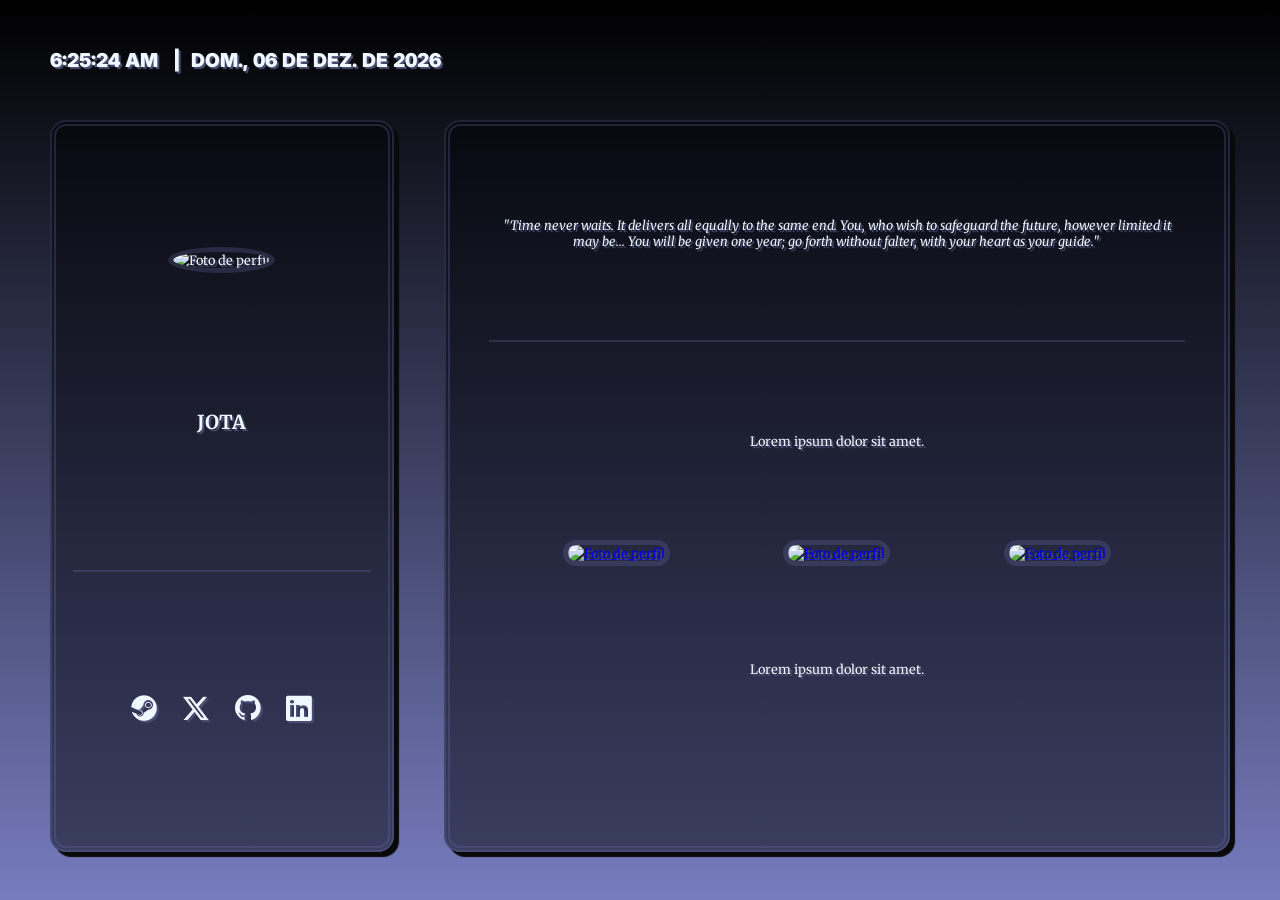
==== index.html @ 5a3a87ad "Renamed files, added body opacity  animations and parallax effect on images." ====
<!DOCTYPE html>
<html lang="en">
<head>
    <meta charset="UTF-8">
    <meta name="viewport" content="width=device-width, initial-scale=1.0">
    <title>Jota</title>
    <link rel="stylesheet" href="style.css">
</head>
<body>
    <header id="relogio">CLOCK</header>
    <div class="content">
        <div class="aux-box" onmouseover="changeColorOver(this), overHoverScale(this)" onmouseout="changeColorOut(this), outHoverScale(this)">
        <div class="profile-img" data-tilt>
            <img width="auto" height="auto" src="https://avatar-cyan.vercel.app/api/pfp/186260748756844544/image.png" alt="Foto de perfil">
        </div>
        <h2 >JOTA</h2>
        <div class="divider"></div>
        <div class="icon-box">
            <a href="#"><i class="bi bi-steam"></i></a>
            <a href="#"><i class="bi bi-twitter-x"></i></a>
            <a href="https://github.com/Jootav" target="_blank" rel="noopener noreferrer"><i class="bi bi-github"></i></a>
            <a href="#"><i class="bi bi-linkedin"></i></a>
        </div>
    </div>
    <div class="main-box" onmouseover="changeColorOver(this), overHoverScale(this)" onmouseout="changeColorOut(this), outHoverScale(this)">
        <p class="text-box-quote">"Time never waits. It delivers all equally to the same end. You, who wish to safeguard the future, however limited it may be... You will be given one year; go forth without falter, with your heart as your guide."</p>
        <div class="divider"></div>
        <div class="text-box">
            <p>Lorem ipsum dolor sit amet.</p>
        </div>
        <div class="img-carrossel">
            <div data-tilt><a href="#"><img width="auto" height="auto" src="https://avatar-cyan.vercel.app/api/pfp/186260748756844544/image.png" alt="Foto de perfil"></a></div>
            <div data-tilt><a href="#"><img width="auto" height="auto" src="https://avatar-cyan.vercel.app/api/pfp/186260748756844544/image.png" alt="Foto de perfil"></a></div>
            <div data-tilt><a href="#"><img width="auto" height="auto" src="https://avatar-cyan.vercel.app/api/pfp/186260748756844544/image.png" alt="Foto de perfil"></a></div>
        </div>
        <div class="text-box">
            <p>Lorem ipsum dolor sit amet.</p>
        </div>
        <div>
            
        </div>
    </div>
    </div>
    <script src="script.js"></script>
    <script type="text/javascript" src="vanilla-tilt.js"></script>
    <script src="https://cdn.jsdelivr.net/npm/bootstrap@5.3.8/dist/js/bootstrap.bundle.min.js" integrity="sha384-FKyoEForCGlyvwx9Hj09JcYn3nv7wiPVlz7YYwJrWVcXK/BmnVDxM+D2scQbITxI" crossorigin="anonymous"></script>
</body>
</html>
---- style.css ----
@import url('https://fonts.googleapis.com/css2?family=Merriweather:ital,opsz,wght@0,18..144,300..900;1,18..144,300..900&display=swap');
@import url('https://fonts.googleapis.com/css2?family=Inter:ital,opsz,wght@0,14..32,100..900;1,14..32,100..900&display=swap');
@import url("https://cdn.jsdelivr.net/npm/bootstrap-icons@1.13.1/font/bootstrap-icons.min.css");
@import url(./animacoes.css);

:root {
    --primary-bg-color: #767cbe;
    --secondary-bg-color: #000000;
    --box-bg-color: #0004087c;
    
    --border-color: #767cbe3a;
    --boxshadow-color: #090909;
    --text-color: aliceblue;
    --textshadow-color: #4b4f74;

    --primary-color: #767cbe;
}

body {
    margin: 0;
    min-height: 100vh;
    background: linear-gradient(var(--secondary-bg-color), var(--primary-bg-color));

    display: flex;
    flex-direction: column;
    justify-content: space-evenly;

    font-family: 'Merriweather', serif;
}

#relogio{
    color: aliceblue;
    margin-left: 50px;
    text-transform: uppercase;

    font-size: 1.5vw;
    font-family: "Inter", sans-serif;
    font-weight: 900;
    font-variant-numeric: tabular-nums;
    text-shadow: 2px 2px 1px var(--textshadow-color);

    animation: 2s opacity 2s ease backwards;
}

.divider {
    border-top: solid 2px var(--border-color);
    width: 90%;
}

.content{
    display: flex;
    align-items: center;
}

/*CONTAINERS*/

.aux-box {
    display: flex;
    justify-content: space-evenly;
    align-items: center;
    flex-direction: column;
    margin-right: 25px;
    margin-left: 50px;

    font-size: 1vw;
    color:var(--text-color);
    text-shadow: 2px 2px 1px var(--textshadow-color);

    background-color: var(--box-bg-color);
    width: 30%;
    height: 80vh;

    border: double 6px var(--border-color);
    border-radius: 1rem;
    transition: background-color 0.5s ease, scale 0.5s ease;
    box-shadow: 5px 5px 1px var(--boxshadow-color);

    animation: 3s ascend 1s ease backwards, 4s opacity 1s ease backwards;
}

.main-box {
    display: flex;
    justify-content: space-evenly;
    align-items: center;
    flex-direction: column;
    margin-right: 50px;
    margin-left: 25px;

    font-size: 1vw;
    color: var(--text-color);
    text-shadow: 2px 2px 1px var(--textshadow-color);

    background-color: var(--box-bg-color);
    width: 70%;
    height: 80vh;

    border: double 6px var(--border-color);
    border-radius: 1rem;
    transition: background-color 0.5s ease, scale 0.5s ease;
    box-shadow: 5px 5px 1px var(--boxshadow-color);

    animation: 3s ascend 1.5s ease backwards, 4s opacity 1.5s ease backwards;
}

.profile-img {
    max-width: 60%;
    height: auto;

    border: solid 5px var(--border-color);
    border-radius: 50%;
    overflow: hidden;
    
    transition: scale 0.5s ease;
}

.profile-img img{
    width: 100%;
    height: 100%;
    object-fit: cover;
    object-position: center;
}

.img-carrossel {
    display: flex;
    justify-content: space-evenly;
    align-items: center;
    flex-direction: row;
    width: 100%;
}

.img-carrossel img {
    width: 15vw;
    object-fit: cover;
    object-position: center;
    
    border: solid 5px var(--border-color);
    border-radius: 1rem;
    overflow: hidden;

    transition: scale 0.5s ease;
}

/*CLASSES RELACIONADAS A TEXTO*/

.text-box-quote{
    user-select: none;
    font-style: italic;
    text-align: center;

    margin-left: 50px;
    margin-right: 50px;
}

.text-box {
    user-select: none;
    text-align: center;
    width: 70%;
}

.icon-box {
    display: flex;
    flex-direction: row;
    align-items: center;
    justify-content: space-evenly;

    width: 70%;
}

.icon-box a{
    font-size: 2em;
    color: var(--text-color);
    position: relative;

    text-shadow: 2px 2px 1px var(--textshadow-color);

    transition: transform 0.5s ease;
}
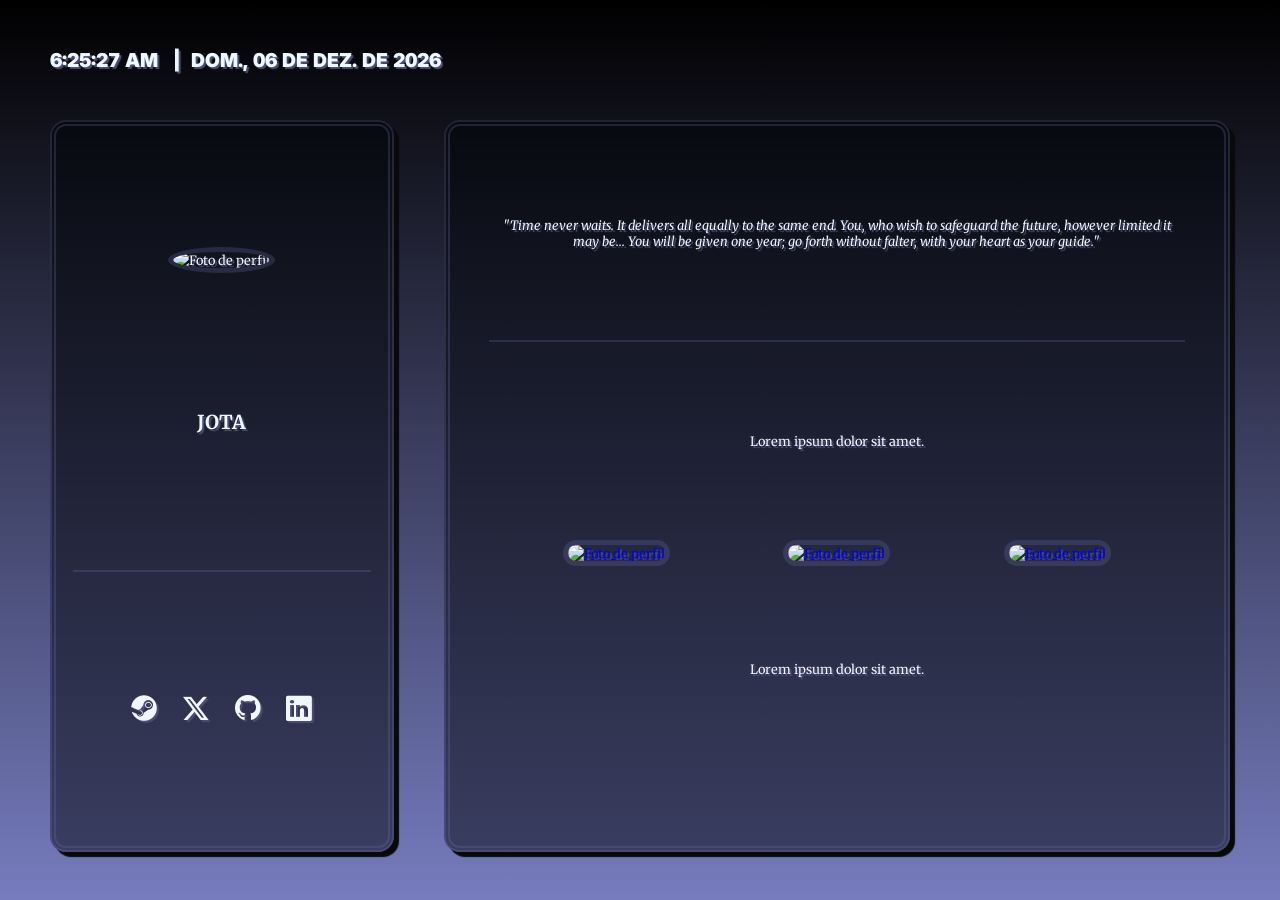
==== commit ce87b9b8: "Minor fixes." ====
--- a/index.html
+++ b/index.html
@@ -16,10 +16,10 @@
         <h2 >JOTA</h2>
         <div class="divider"></div>
         <div class="icon-box">
-            <a href="#"><i class="bi bi-steam"></i></a>
-            <a href="#"><i class="bi bi-twitter-x"></i></a>
-            <a href="https://github.com/Jootav" target="_blank" rel="noopener noreferrer"><i class="bi bi-github"></i></a>
-            <a href="#"><i class="bi bi-linkedin"></i></a>
+            <a href="https://steamcommunity.com/id/niightm/" target="_blank"><i class="bi bi-steam"></i></a>
+            <a href="https://x.com/MarqssJ" target="_blank"><i class="bi bi-twitter-x"></i></a>
+            <a href="https://github.com/Jootav" target="_blank"><i class="bi bi-github"></i></a>
+            <a href="https://www.linkedin.com/in/joao-victor-bm/" target="_blank"><i class="bi bi-linkedin"></i></a>
         </div>
     </div>
     <div class="main-box" onmouseover="changeColorOver(this), overHoverScale(this)" onmouseout="changeColorOut(this), outHoverScale(this)">
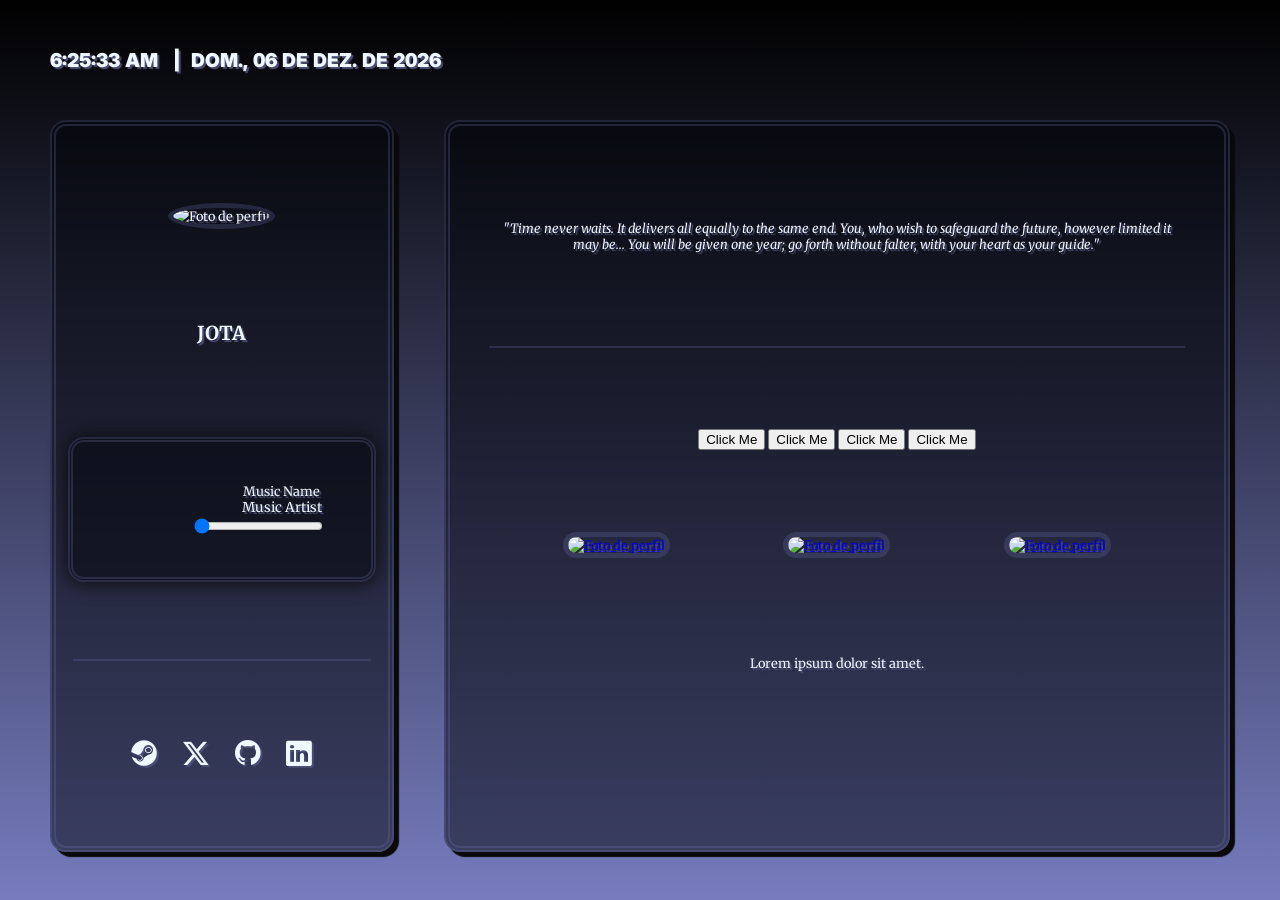
==== commit d64bea5c: "Music player prototype." ====
--- a/index.html
+++ b/index.html
@@ -13,7 +13,17 @@
         <div class="profile-img" data-tilt>
             <img width="auto" height="auto" src="https://avatar-cyan.vercel.app/api/pfp/186260748756844544/image.png" alt="Foto de perfil">
         </div>
-        <h2 >JOTA</h2>
+        <h2>JOTA</h2>
+        <div class="custom-player">
+            <div class="disk"></div>
+            <div class="music-information">
+                <p class="music-name">Music Name</p>
+                <p class="music-artist">Music Artist</p>
+                <div class="song-slider">
+                    <input type="range" value="0" class="seek-bar">
+                </div>
+            </div>
+        </div>
         <div class="divider"></div>
         <div class="icon-box">
             <a href="https://steamcommunity.com/id/niightm/" target="_blank"><i class="bi bi-steam"></i></a>
@@ -25,8 +35,11 @@
     <div class="main-box" onmouseover="changeColorOver(this), overHoverScale(this)" onmouseout="changeColorOut(this), outHoverScale(this)">
         <p class="text-box-quote">"Time never waits. It delivers all equally to the same end. You, who wish to safeguard the future, however limited it may be... You will be given one year; go forth without falter, with your heart as your guide."</p>
         <div class="divider"></div>
-        <div class="text-box">
-            <p>Lorem ipsum dolor sit amet.</p>
+        <div class="button-box">
+            <button>Click Me</button>
+            <button>Click Me</button>
+            <button>Click Me</button>
+            <button>Click Me</button>
         </div>
         <div class="img-carrossel">
             <div data-tilt><a href="#"><img width="auto" height="auto" src="https://avatar-cyan.vercel.app/api/pfp/186260748756844544/image.png" alt="Foto de perfil"></a></div>
--- a/style.css
+++ b/style.css
@@ -2,6 +2,7 @@
 @import url('https://fonts.googleapis.com/css2?family=Inter:ital,opsz,wght@0,14..32,100..900;1,14..32,100..900&display=swap');
 @import url("https://cdn.jsdelivr.net/npm/bootstrap-icons@1.13.1/font/bootstrap-icons.min.css");
 @import url(./animacoes.css);
+@import url(./music-player.css);
 
 :root {
     --primary-bg-color: #767cbe;
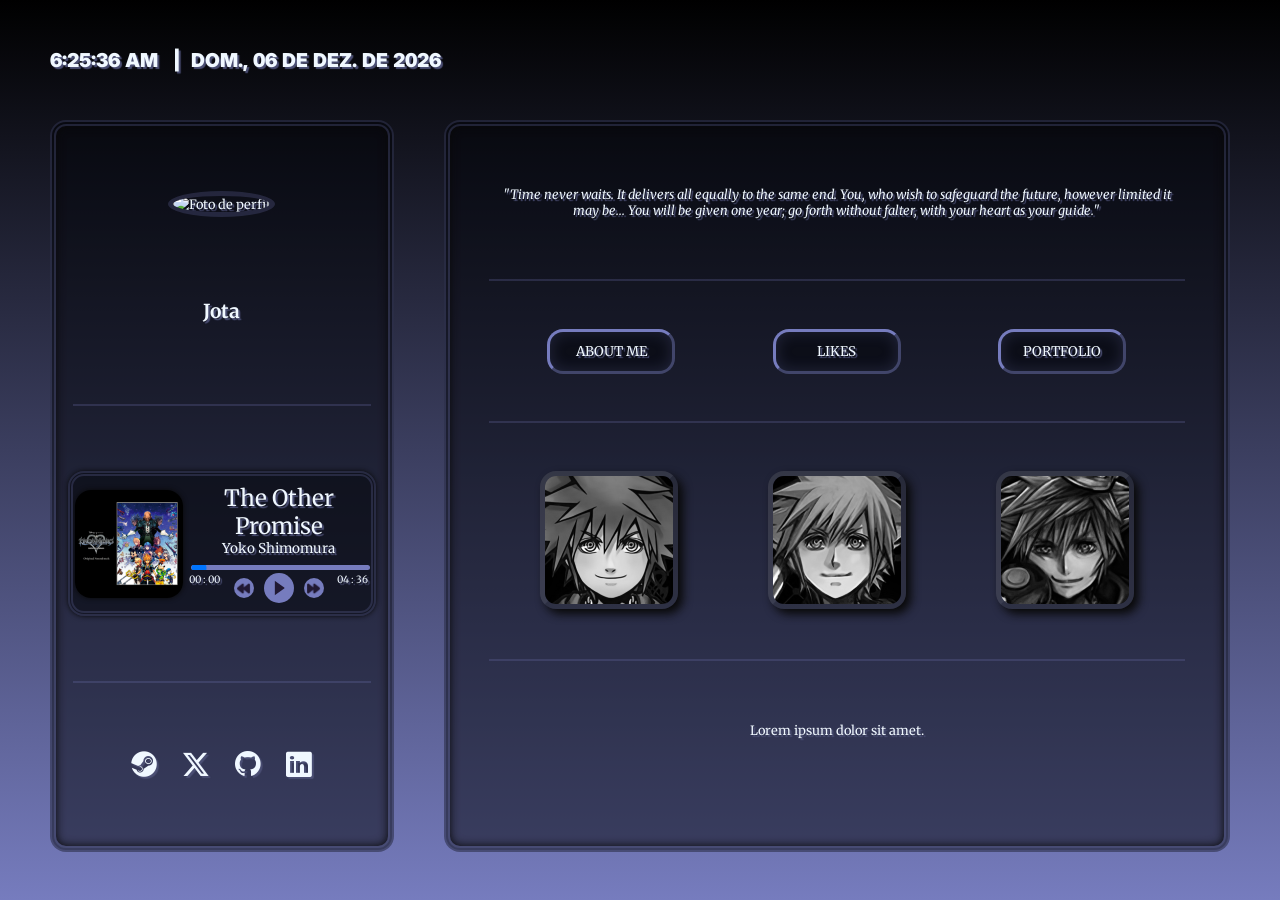
==== commit 7c9d5e62: "Music player and added more visual tweaks." ====
--- a/index.html
+++ b/index.html
@@ -4,7 +4,8 @@
     <meta charset="UTF-8">
     <meta name="viewport" content="width=device-width, initial-scale=1.0">
     <title>Jota</title>
-    <link rel="stylesheet" href="style.css">
+    <link rel="stylesheet" href="style/style.css">
+    <link rel="icon" type="image/x-icon" href="images/crown.png">
 </head>
 <body>
     <header id="relogio">CLOCK</header>
@@ -13,7 +14,8 @@
         <div class="profile-img" data-tilt>
             <img width="auto" height="auto" src="https://avatar-cyan.vercel.app/api/pfp/186260748756844544/image.png" alt="Foto de perfil">
         </div>
-        <h2>JOTA</h2>
+        <h2>Jota</h2>
+        <div class="divider"></div>
         <div class="custom-player">
             <div class="disk"></div>
             <div class="music-information">
@@ -21,7 +23,18 @@
                 <p class="music-artist">Music Artist</p>
                 <div class="song-slider">
                     <input type="range" value="0" class="seek-bar">
+                    <span class="current-time">00:00</span>
+                    <span class="song-duration">00:00</span>
                 </div>
+                <div class="controls">
+                    <button class="btn backward-btn"><img src="images/previous-button.png" alt="" width="15px" height="15px"></button>
+                    <button class="play-btn pause">
+                        <span></span>
+                        <span></span>
+                    </button>
+                    <button class="btn forward-btn"><img src="images/next-button.png" alt="" width="15px" height="15px"></button>
+                </div>
+                <audio src="./The Other Promise_spotdown.org.mp3" id="audio"></audio>
             </div>
         </div>
         <div class="divider"></div>
@@ -36,16 +49,17 @@
         <p class="text-box-quote">"Time never waits. It delivers all equally to the same end. You, who wish to safeguard the future, however limited it may be... You will be given one year; go forth without falter, with your heart as your guide."</p>
         <div class="divider"></div>
         <div class="button-box">
-            <button>Click Me</button>
-            <button>Click Me</button>
-            <button>Click Me</button>
-            <button>Click Me</button>
+            <button>ABOUT ME</button>
+            <button>LIKES</button>
+            <button>PORTFOLIO</button>
         </div>
+        <div class="divider"></div>
         <div class="img-carrossel">
-            <div data-tilt><a href="#"><img width="auto" height="auto" src="https://avatar-cyan.vercel.app/api/pfp/186260748756844544/image.png" alt="Foto de perfil"></a></div>
-            <div data-tilt><a href="#"><img width="auto" height="auto" src="https://avatar-cyan.vercel.app/api/pfp/186260748756844544/image.png" alt="Foto de perfil"></a></div>
-            <div data-tilt><a href="#"><img width="auto" height="auto" src="https://avatar-cyan.vercel.app/api/pfp/186260748756844544/image.png" alt="Foto de perfil"></a></div>
+            <div data-tilt><a href="#"><img width="auto" height="auto" src="./images/gallery/sora1.png" alt="Foto de perfil"></a></div>
+            <div data-tilt><a href="#"><img width="auto" height="auto" src="./images/gallery/sora2.png" alt="Foto de perfil"></a></div>
+            <div data-tilt><a href="#"><img width="auto" height="auto" src="./images/gallery/sora3.png" alt="Foto de perfil"></a></div>
         </div>
+        <div class="divider"></div>
         <div class="text-box">
             <p>Lorem ipsum dolor sit amet.</p>
         </div>
@@ -54,8 +68,9 @@
         </div>
     </div>
     </div>
-    <script src="script.js"></script>
-    <script type="text/javascript" src="vanilla-tilt.js"></script>
+    <script src="./scripts/script.js"></script>
+    <script src="./scripts/music-player.js"></script>
+    <script type="text/javascript" src="./scripts/vanilla-tilt.js"></script>
     <script src="https://cdn.jsdelivr.net/npm/bootstrap@5.3.8/dist/js/bootstrap.bundle.min.js" integrity="sha384-FKyoEForCGlyvwx9Hj09JcYn3nv7wiPVlz7YYwJrWVcXK/BmnVDxM+D2scQbITxI" crossorigin="anonymous"></script>
 </body>
 </html>
--- a/style/style.css
+++ b/style/style.css
@@ -0,0 +1,219 @@
+@import url('https://fonts.googleapis.com/css2?family=Merriweather:ital,opsz,wght@0,18..144,300..900;1,18..144,300..900&display=swap');
+@import url('https://fonts.googleapis.com/css2?family=Inter:ital,opsz,wght@0,14..32,100..900;1,14..32,100..900&display=swap');
+@import url("https://cdn.jsdelivr.net/npm/bootstrap-icons@1.13.1/font/bootstrap-icons.min.css");
+@import url(./animacoes.css);
+@import url(./music-player.css);
+
+:root {
+    --primary-bg-color: #767cbe;
+    --secondary-bg-color: #000000;
+    --box-bg-color: #0004087c;
+    --box-bghover-color: #000408c1;
+    
+    --border-color: #767cbe3a;
+    --boxshadow-color: #090909;
+    --text-color: aliceblue;
+    --textshadow-color: #4b4f74;
+
+    --primary-color: #767cbe;
+    --secondary-color: #211933;
+}
+
+body {
+    margin: 0;
+    min-height: 100vh;
+    background: linear-gradient(var(--secondary-bg-color), var(--primary-bg-color));
+
+    display: flex;
+    flex-direction: column;
+    justify-content: space-evenly;
+
+    font-family: 'Merriweather', serif;
+    user-select: none;
+}
+
+#relogio{
+    color: aliceblue;
+    margin-left: 50px;
+    text-transform: uppercase;
+
+    font-size: 1.5vw;
+    font-family: "Inter", sans-serif;
+    font-weight: 900;
+    font-variant-numeric: tabular-nums;
+    text-shadow: 2px 2px 1px var(--textshadow-color);
+
+    animation: 2s opacity 2s ease backwards;
+}
+
+.divider {
+    border-top: solid 2px var(--border-color);
+    width: 90%;
+}
+
+.content{
+    display: flex;
+    align-items: center;
+}
+
+/*CONTAINERS*/
+
+.aux-box {
+    display: flex;
+    justify-content: space-evenly;
+    align-items: center;
+    flex-direction: column;
+    margin-right: 25px;
+    margin-left: 50px;
+
+    font-size: 1vw;
+    color:var(--text-color);
+    text-shadow: 2px 2px 1px var(--textshadow-color);
+
+    background-color: var(--box-bg-color);
+    width: 30%;
+    height: 80vh;
+
+    border: double 6px var(--border-color);
+    border-radius: 1rem;
+    transition: background-color 0.5s ease, scale 0.5s ease;
+    box-shadow: 5px 5px 1px var(--boxshadow-color);
+    box-shadow: inset 0px 0px 10px var(--boxshadow-color);
+
+    animation: 3s ascend 1s ease backwards, 4s opacity 1s ease backwards;
+}
+
+.main-box {
+    display: flex;
+    justify-content: space-evenly;
+    align-items: center;
+    flex-direction: column;
+    margin-right: 50px;
+    margin-left: 25px;
+
+    font-size: 1vw;
+    color: var(--text-color);
+    text-shadow: 2px 2px 1px var(--textshadow-color);
+
+    background-color: var(--box-bg-color);
+    width: 70%;
+    height: 80vh;
+
+    border: double 6px var(--border-color);
+    border-radius: 1rem;
+    transition: background-color 0.5s ease, scale 0.5s ease;
+    box-shadow: 5px 5px 1px var(--boxshadow-color);
+    box-shadow: inset 0px 0px 10px var(--boxshadow-color);
+
+    animation: 3s ascend 1.5s ease backwards, 4s opacity 1.5s ease backwards;
+}
+
+.profile-img {
+    max-width: 60%;
+    height: auto;
+
+    border: solid 5px var(--border-color);
+    border-radius: 50%;
+    overflow: hidden;
+    
+    transition: scale 0.5s ease;
+}
+
+.profile-img img{
+    width: 100%;
+    height: 100%;
+    object-fit: cover;
+    object-position: center;
+}
+
+.img-carrossel {
+    display: flex;
+    justify-content: space-evenly;
+    align-items: center;
+    flex-direction: row;
+    width: 100%;
+}
+
+.img-carrossel img {
+    width: 10vw;
+    object-fit: cover;
+    object-position: center;
+    
+    border: outset 5px var(--border-color);
+    border-radius: 1rem;
+    box-shadow: 5px 5px 10px var(--boxshadow-color);
+    overflow: hidden;
+
+    transition: scale 0.5s ease, filter 0.5s ease-in-out;
+    filter: grayscale(100%);
+}
+
+.img-carrossel img:hover {
+    filter: grayscale(0%);
+}
+
+.button-box {
+    display: flex;
+    justify-content: space-evenly;
+    align-items: center;
+    flex-direction: row;
+    width: 100%;
+}
+
+.button-box button {
+    width: 10vw;
+    height: 5vh;
+
+    font-family: 'Merriweather', serif;
+
+    background-color: var(--box-bg-color);
+    color: var(--text-color);
+    box-shadow: inset 0px 0px 15px var(--border-color);
+    text-shadow: 2px 2px 1px var(--textshadow-color);
+
+    border: outset 3px var(--primary-color);
+    border-radius: 1rem;
+
+    transition: background-color 0.5s ease, scale 0.5s ease;
+}
+
+.button-box button:hover {
+    background-color: var(--box-bghover-color);
+    scale: 1.1;
+    cursor: pointer;
+}
+
+/*CLASSES RELACIONADAS A TEXTO*/
+
+.text-box-quote{
+    font-style: italic;
+    text-align: center;
+
+    margin-left: 50px;
+    margin-right: 50px;
+}
+
+.text-box {
+    user-select: none;
+    text-align: center;
+    width: 70%;
+}
+
+.icon-box {
+    display: flex;
+    flex-direction: row;
+    align-items: center;
+    justify-content: space-evenly;
+
+    width: 70%;
+}
+
+.icon-box a{
+    font-size: 2em;
+    color: var(--text-color);
+    position: relative;
+
+    text-shadow: 2px 2px 1px var(--textshadow-color);
+
+    transition: transform 0.5s ease;
+}
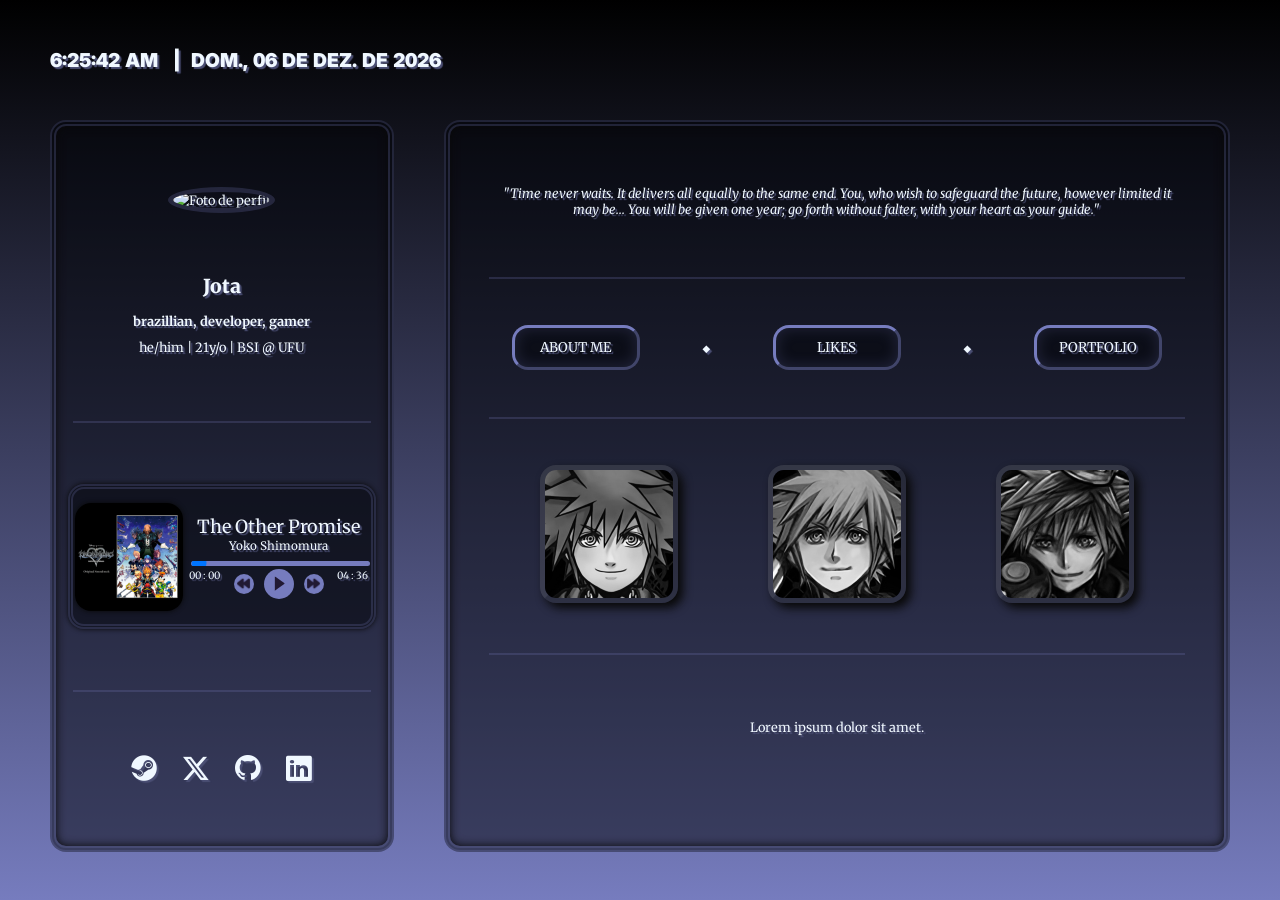
==== commit aaf89e4b: "Enhance profile section with additional information and styling." ====
--- a/index.html
+++ b/index.html
@@ -14,7 +14,11 @@
         <div class="profile-img" data-tilt>
             <img width="auto" height="auto" src="https://avatar-cyan.vercel.app/api/pfp/186260748756844544/image.png" alt="Foto de perfil">
         </div>
-        <h2>Jota</h2>
+        <div class="info">
+            <span class="title">Jota</span>
+            <span class="text-box"><b>brazillian, developer, gamer</b></span>
+            <span class="text-box">he/him | 21y/o | BSI @ UFU</span>
+        </div>
         <div class="divider"></div>
         <div class="custom-player">
             <div class="disk"></div>
@@ -50,7 +54,9 @@
         <div class="divider"></div>
         <div class="button-box">
             <button>ABOUT ME</button>
+            ◆
             <button>LIKES</button>
+            ◆
             <button>PORTFOLIO</button>
         </div>
         <div class="divider"></div>
--- a/style/style.css
+++ b/style/style.css
@@ -108,8 +108,16 @@
     animation: 3s ascend 1.5s ease backwards, 4s opacity 1.5s ease backwards;
 }
 
+.info {
+    width: 100%;
+    display: flex;
+    flex-direction: column;
+    align-items: center;
+    justify-content: center;
+}
+
 .profile-img {
-    max-width: 60%;
+    max-width: 50%;
     height: auto;
 
     border: solid 5px var(--border-color);
@@ -185,6 +193,16 @@
 
 /*CLASSES RELACIONADAS A TEXTO*/
 
+.title {
+    font-size: 1.5vw;
+    font-weight: 900;
+    text-align: center;
+
+    margin-bottom: 10px;
+
+    text-shadow: 2px 2px 1px var(--textshadow-color);
+}
+
 .text-box-quote{
     font-style: italic;
     text-align: center;
@@ -197,6 +215,7 @@
     user-select: none;
     text-align: center;
     width: 70%;
+    margin: 5px auto;
 }
 
 .icon-box {
